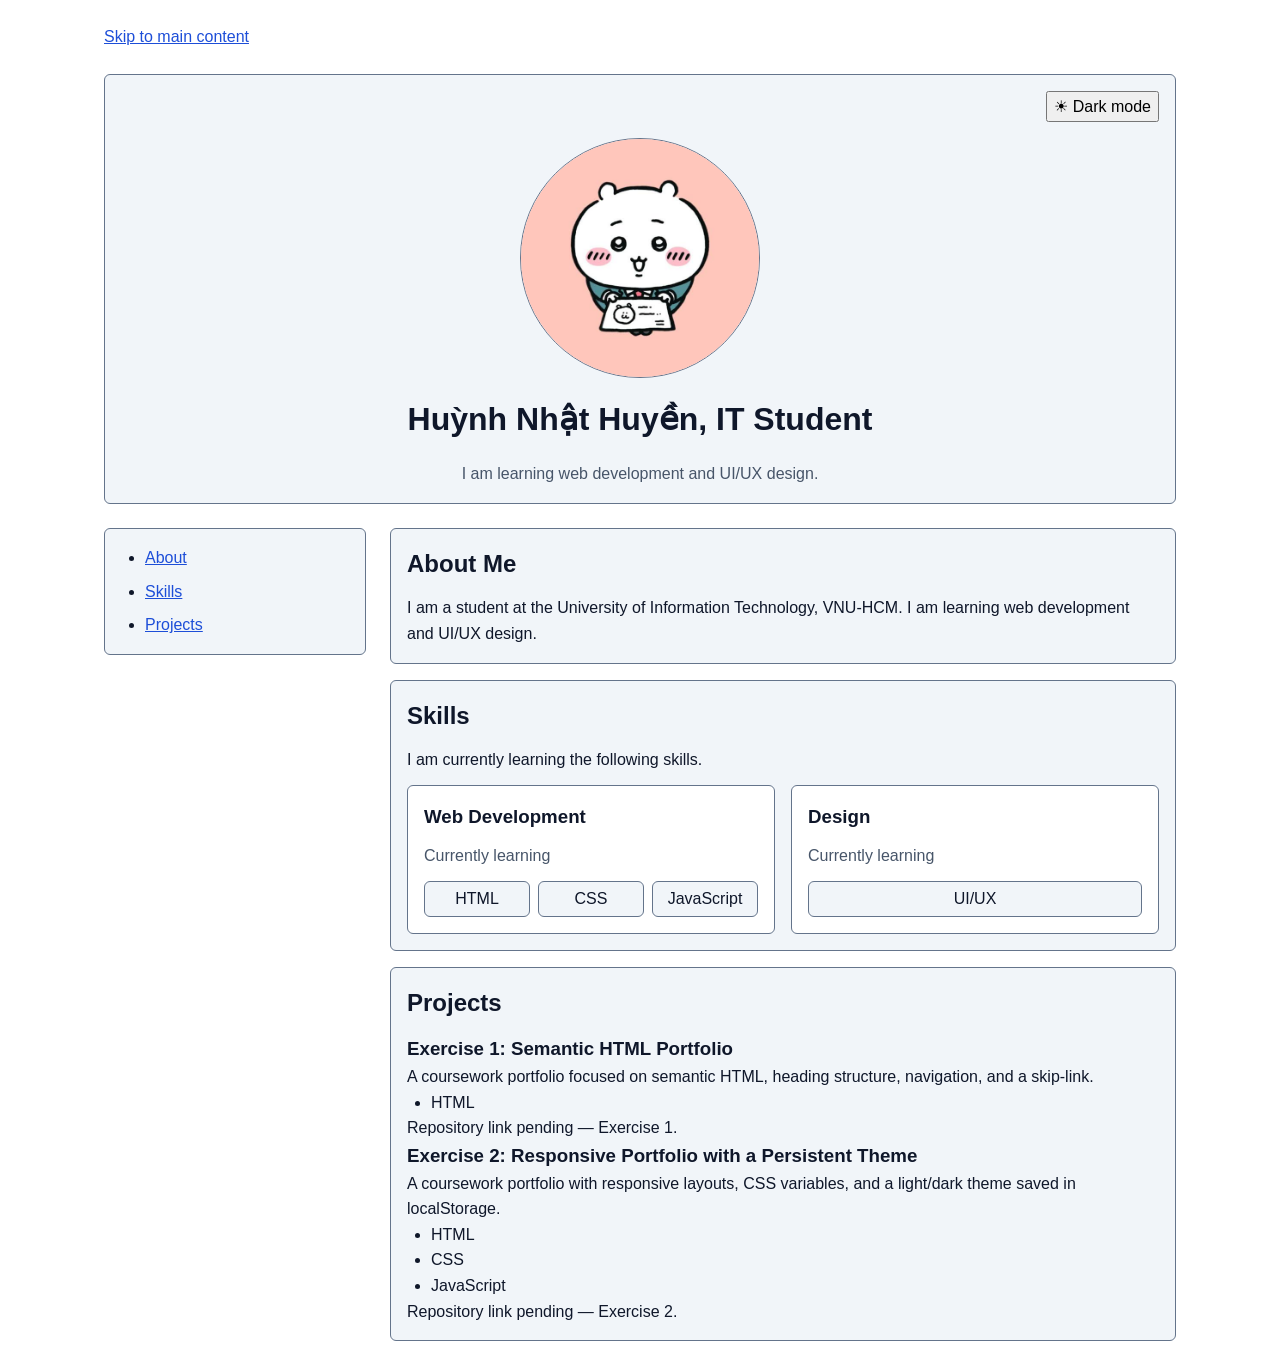
==== index.html @ ba7dcf76 "feat: add coursework project articles" ====
<!DOCTYPE html>
<html lang="en">

<head>
    <meta charset="UTF-8">
    <meta name="viewport" content="width=device-width, initial-scale=1.0">
    <title>Huỳnh Nhật Huyền | Portfolio</title>
    <link rel="stylesheet" href="./styles.css">
    <script src="./theme.js" defer></script>
    <link rel="icon" href="data:,">
</head>

<body>
    <a href="#main-content" class="skip-link">
        Skip to main content
    </a>

    <header role="banner" class="hero">
        <button id="theme-toggle" type="button" aria-pressed="false">
            <span id="theme-icon" aria-hidden="true">☀</span>
            Dark mode
        </button>

        <img class="hero-portrait" src="./assets/images/images.jpg" alt="Portrait of Huỳnh Nhật Huyền" width="480"
            height="480">

        <h1>Huỳnh Nhật Huyền, IT Student</h1>

        <p class="hero-introduction">
            I am learning web development and UI/UX design.
        </p>
    </header>

    <nav role="navigation" aria-label="Primary">
        <ul>
            <li><a href="#about">About</a></li>
            <li><a href="#skills">Skills</a></li>
            <li><a href="#projects">Projects</a></li>
        </ul>
    </nav>

    <main id="main-content" role="main" tabindex="-1">
        <section id="about">
            <h2>About Me</h2>
            <p>
                I am a student at the University of Information Technology,
                VNU-HCM. I am learning web development and UI/UX design.
            </p>
        </section>
        <!-- T-03.4: Categorized skills currently being learned -->
        <section id="skills" aria-labelledby="skills-heading">
            <h2 id="skills-heading">Skills</h2>
            <p>I am currently learning the following skills.</p>

            <ul class="skills-grid">
                <li class="skill-category">
                    <h3>Web Development</h3>
                    <p class="skill-status">Currently learning</p>

                    <ul class="skill-badges" aria-label="Web development skills">
                        <li class="skill-badge">HTML</li>
                        <li class="skill-badge">CSS</li>
                        <li class="skill-badge">JavaScript</li>
                    </ul>
                </li>

                <li class="skill-category">
                    <h3>Design</h3>
                    <p class="skill-status">Currently learning</p>

                    <ul class="skill-badges" aria-label="Design skills">
                        <li class="skill-badge">UI/UX</li>
                    </ul>
                </li>
            </ul>
        </section>
        <section id="projects" aria-labelledby="projects-heading">
            <h2 id="projects-heading">Projects</h2>

            <section class="project-grid" aria-label="Coursework projects">
                <article class="project-card" aria-labelledby="project-one-heading">
                    <h3 id="project-one-heading">
                        Exercise 1: Semantic HTML Portfolio
                    </h3>

                    <p>
                        A coursework portfolio focused on semantic HTML,
                        heading structure, navigation, and a skip-link.
                    </p>

                    <ul class="project-tags" aria-label="Technologies used">
                        <li>HTML</li>
                    </ul>

                    <p class="project-link-placeholder">
                        Repository link pending — Exercise 1.
                    </p>
                </article>

                <article class="project-card" aria-labelledby="project-two-heading">
                    <h3 id="project-two-heading">
                        Exercise 2: Responsive Portfolio with a Persistent Theme
                    </h3>

                    <p>
                        A coursework portfolio with responsive layouts,
                        CSS variables, and a light/dark theme saved in localStorage.
                    </p>

                    <ul class="project-tags" aria-label="Technologies used">
                        <li>HTML</li>
                        <li>CSS</li>
                        <li>JavaScript</li>
                    </ul>

                    <p class="project-link-placeholder">
                        Repository link pending — Exercise 2.
                    </p>
                </article>
            </section>
        </section>
    </main>
</body>

</html>
---- styles.css ----
/* T-02A: Reusable design tokens */
:root {
    /* Colors */
    --color-background: #ffffff;
    --color-surface: #f1f5f9;
    --color-text: #0f172a;
    --color-text-muted: #475569;
    --color-primary: #1d4ed8;
    --color-border: #64748b;

    /* Typography */
    --font-family-base: Arial, Helvetica, sans-serif;
    --font-size-base: 1rem;
    --line-height-base: 1.6;

    /* Spacing */
    --space-1: 0.25rem;
    --space-2: 0.5rem;
    --space-3: 0.75rem;
    --space-4: 1rem;
    --space-6: 1.5rem;
    --space-8: 2rem;

    /* Borders */
    --border-width: 1px;
    --radius-small: 0.375rem;
}

/* Dark theme color tokens */
:root[data-theme="dark"] {
    --color-background: #0f172a;
    --color-surface: #1e293b;
    --color-text: #f8fafc;
    --color-text-muted: #cbd5e1;
    --color-primary: #93c5fd;
    --color-border: #94a3b8;
}

*,
*::before,
*::after {
    box-sizing: border-box;
}

body,
h1,
h2,
h3,
h4,
h5,
h6,
p,
ul,
ol,
figure,
blockquote {
    margin: 0;
}

ul,
ol {
    padding-inline-start: var(--space-6);
}

img,
picture,
video,
canvas,
svg {
    display: block;
    max-width: 100%;
}

img,
video {
    height: auto;
}

button,
input,
select,
textarea {
    font: inherit;
}

/* Base styles using tokens */
body {
    font-family: var(--font-family-base);
    font-size: var(--font-size-base);
    line-height: var(--line-height-base);
    background-color: var(--color-background);
    color: var(--color-text);
}

a {
    color: var(--color-primary);
}

p {
    overflow-wrap: break-word;
}

/* T-02B: Mobile-first page layout */
body {
    display: grid;
    grid-template-columns: minmax(0, 1fr);
    gap: var(--space-4);
    max-width: 70rem;
    margin-inline: auto;
    padding: var(--space-4);
}

body>*,
main>* {
    min-width: 0;
}

h1,
h2,
a {
    overflow-wrap: anywhere;
}

header,
nav,
main>section {
    padding: var(--space-4);
    background-color: var(--color-surface);
    border: var(--border-width) solid var(--color-border);
    border-radius: var(--radius-small);
}

nav ul {
    display: grid;
    gap: var(--space-2);
}

main {
    display: grid;
    grid-template-columns: minmax(0, 1fr);
    gap: var(--space-4);
    align-content: start;
}

main>section {
    display: grid;
    gap: var(--space-3);
    align-content: start;
}

/* Wider screens: navigation beside main content */
@media (min-width: 48rem) {
    body {
        grid-template-columns: minmax(0, 1fr) minmax(0, 3fr);
        gap: var(--space-6);
        padding: var(--space-6);
        align-items: start;
    }

    body>.skip-link,
    body>header {
        grid-column: 1 / -1;
    }

    body>nav {
        grid-column: 1;
    }

    body>main {
        grid-column: 2;
    }
}

/* T-03.3: Hero component */
.hero {
    display: flex;
    flex-direction: column;
    align-items: center;
    gap: var(--space-4);
    text-align: center;
}

.hero>#theme-toggle {
    align-self: flex-end;
}

.hero-portrait {
    width: min(100%, 15rem);
    height: auto;
    aspect-ratio: 1 / 1;
    object-fit: cover;
    border: var(--border-width) solid var(--color-border);
    border-radius: 50%;
}

.hero-introduction {
    max-width: 45ch;
    color: var(--color-text-muted);
}

/* T-03.4: Responsive categorized skills */
.skills-grid,
.skill-badges {
    list-style: none;
    margin: 0;
    padding: 0;
}

.skills-grid {
    display: grid;
    grid-template-columns: repeat(auto-fit,
            minmax(min(100%, 15rem), 1fr));
    gap: var(--space-4);
}

.skill-category {
    display: grid;
    align-content: start;
    gap: var(--space-3);
    min-width: 0;
    padding: var(--space-4);
    background-color: var(--color-background);
    border: var(--border-width) solid var(--color-border);
    border-radius: var(--radius-small);
    overflow-wrap: anywhere;
}

.skill-status {
    color: var(--color-text-muted);
}

.skill-badges {
    display: grid;
    grid-template-columns: repeat(auto-fit,
            minmax(min(100%, 6rem), 1fr));
    gap: var(--space-2);
}

.skill-badge {
    min-width: 0;
    padding: var(--space-1) var(--space-2);
    background-color: var(--color-surface);
    color: var(--color-text);
    border: var(--border-width) solid var(--color-border);
    border-radius: var(--radius-small);
    text-align: center;
    overflow-wrap: anywhere;
}
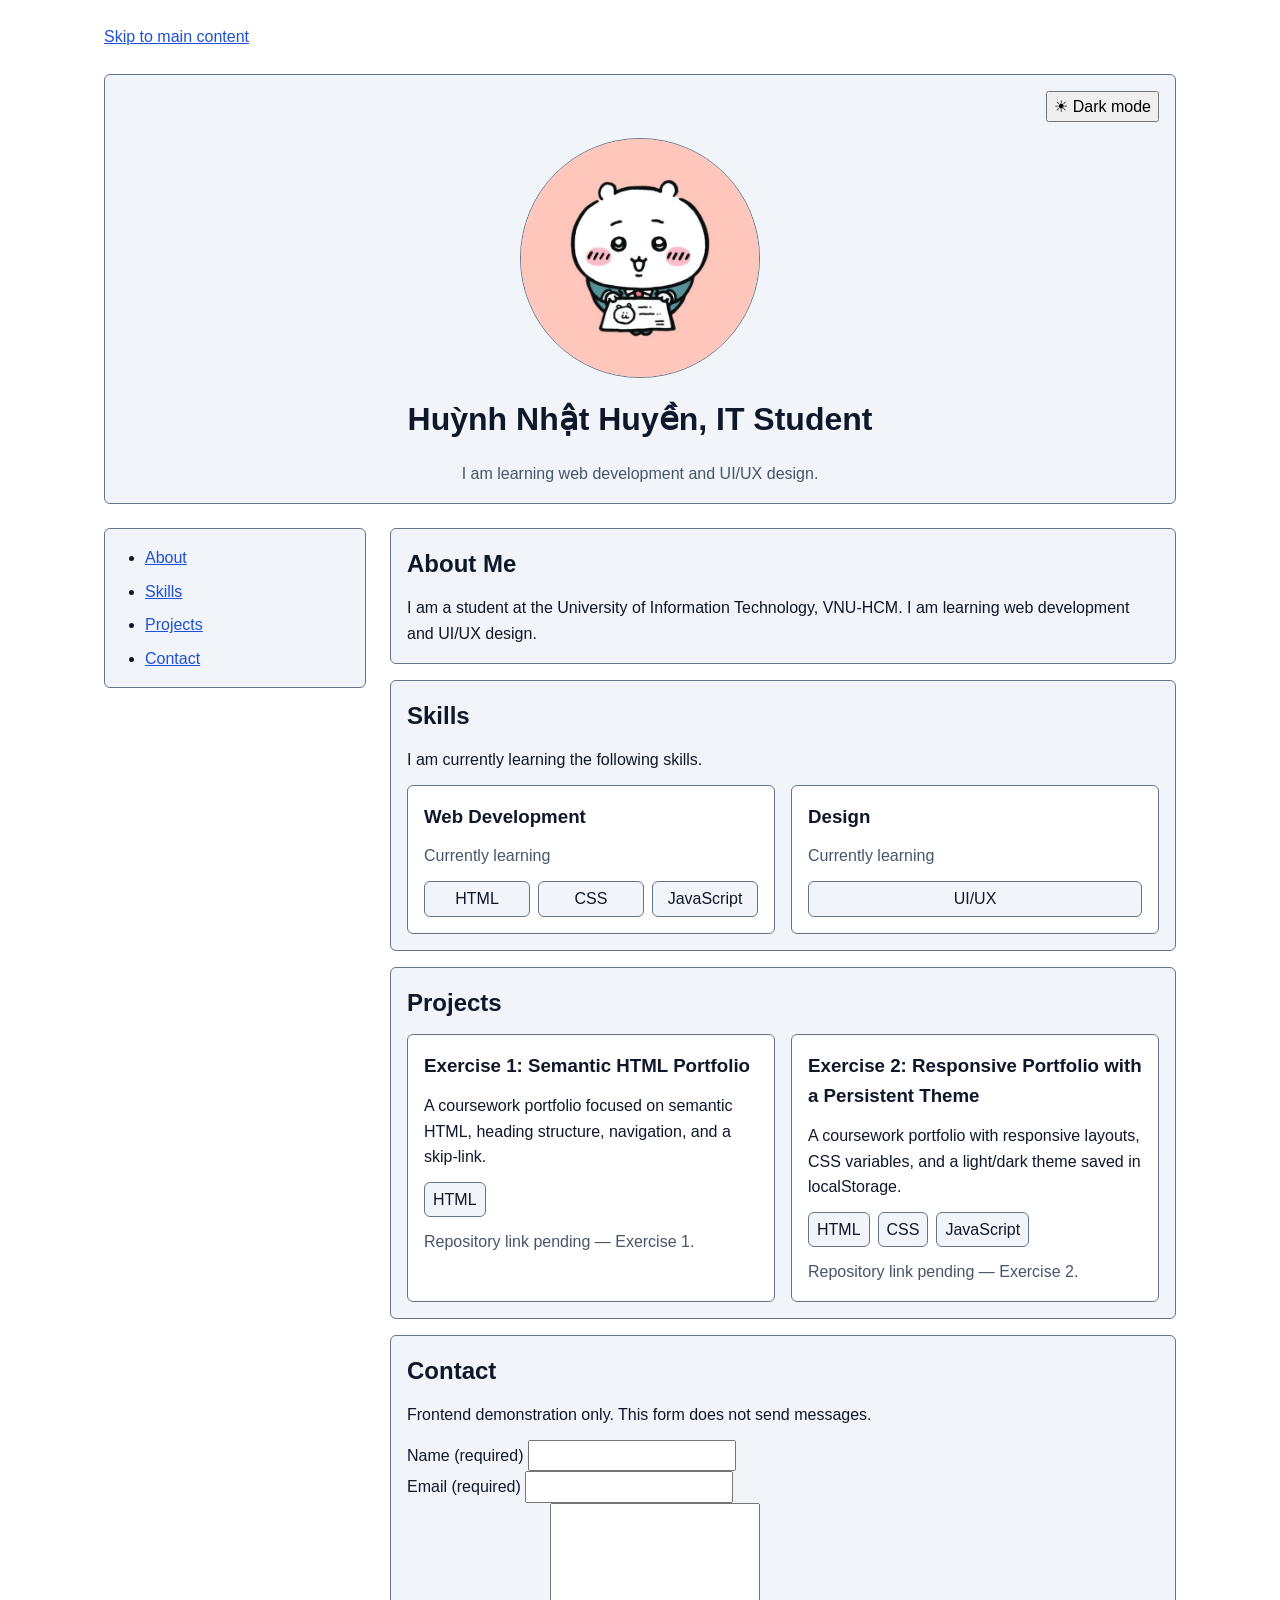
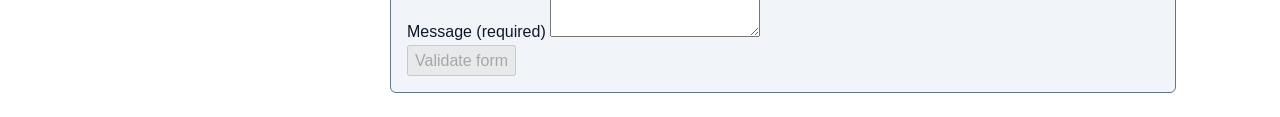
==== commit 4068b4cf: "feat: add semantic contact demo form" ====
--- a/index.html
+++ b/index.html
@@ -36,6 +36,7 @@
             <li><a href="#about">About</a></li>
             <li><a href="#skills">Skills</a></li>
             <li><a href="#projects">Projects</a></li>
+            <li><a href="#contact">Contact</a></li>
         </ul>
     </nav>
 
@@ -119,6 +120,36 @@
                 </article>
             </section>
         </section>
+        <section id="contact" aria-labelledby="contact-heading">
+            <h2 id="contact-heading">Contact</h2>
+            <p id="contact-notice">
+                Frontend demonstration only. This form does not send messages.
+            </p>
+
+            <form id="contact-form" aria-describedby="contact-notice">
+                <p class="form-field">
+                    <label for="contact-name">Name (required)</label>
+                    <input id="contact-name" name="name" type="text" autocomplete="name" required>
+                </p>
+
+                <p class="form-field">
+                    <label for="contact-email">Email (required)</label>
+                    <input id="contact-email" name="email" type="email" autocomplete="email" required>
+                </p>
+
+                <p class="form-field">
+                    <label for="contact-message">Message (required)</label>
+                    <textarea id="contact-message" name="message" rows="5" required></textarea>
+                </p>
+
+                <!-- Enabled after the demo submission handler is installed. -->
+                <button id="contact-submit" type="submit" disabled>
+                    Validate form
+                </button>
+
+                <p id="contact-status" role="status" aria-atomic="true"></p>
+            </form>
+        </section>
     </main>
 </body>
 
--- a/styles.css
+++ b/styles.css
@@ -245,4 +245,50 @@
     border-radius: var(--radius-small);
     text-align: center;
     overflow-wrap: anywhere;
+}
+
+/* T-03.4: Responsive coursework project cards */
+.project-grid {
+    display: grid;
+    grid-template-columns: repeat(auto-fit,
+            minmax(min(100%, 17.5rem), 1fr));
+    gap: var(--space-4);
+}
+
+.project-card {
+    display: flex;
+    flex-direction: column;
+    gap: var(--space-3);
+    min-width: 0;
+    padding: var(--space-4);
+    background-color: var(--color-background);
+    color: var(--color-text);
+    border: var(--border-width) solid var(--color-border);
+    border-radius: var(--radius-small);
+    overflow-wrap: anywhere;
+}
+
+.project-tags {
+    display: flex;
+    flex-wrap: wrap;
+    gap: var(--space-2);
+    list-style: none;
+    margin: 0;
+    padding: 0;
+}
+
+.project-tags>li {
+    padding: var(--space-1) var(--space-2);
+    background-color: var(--color-surface);
+    border: var(--border-width) solid var(--color-border);
+    border-radius: var(--radius-small);
+}
+
+.project-link-placeholder {
+    color: var(--color-text-muted);
+}
+
+.project-card a:focus-visible {
+    outline: 2px solid var(--color-primary);
+    outline-offset: var(--space-1);
 }
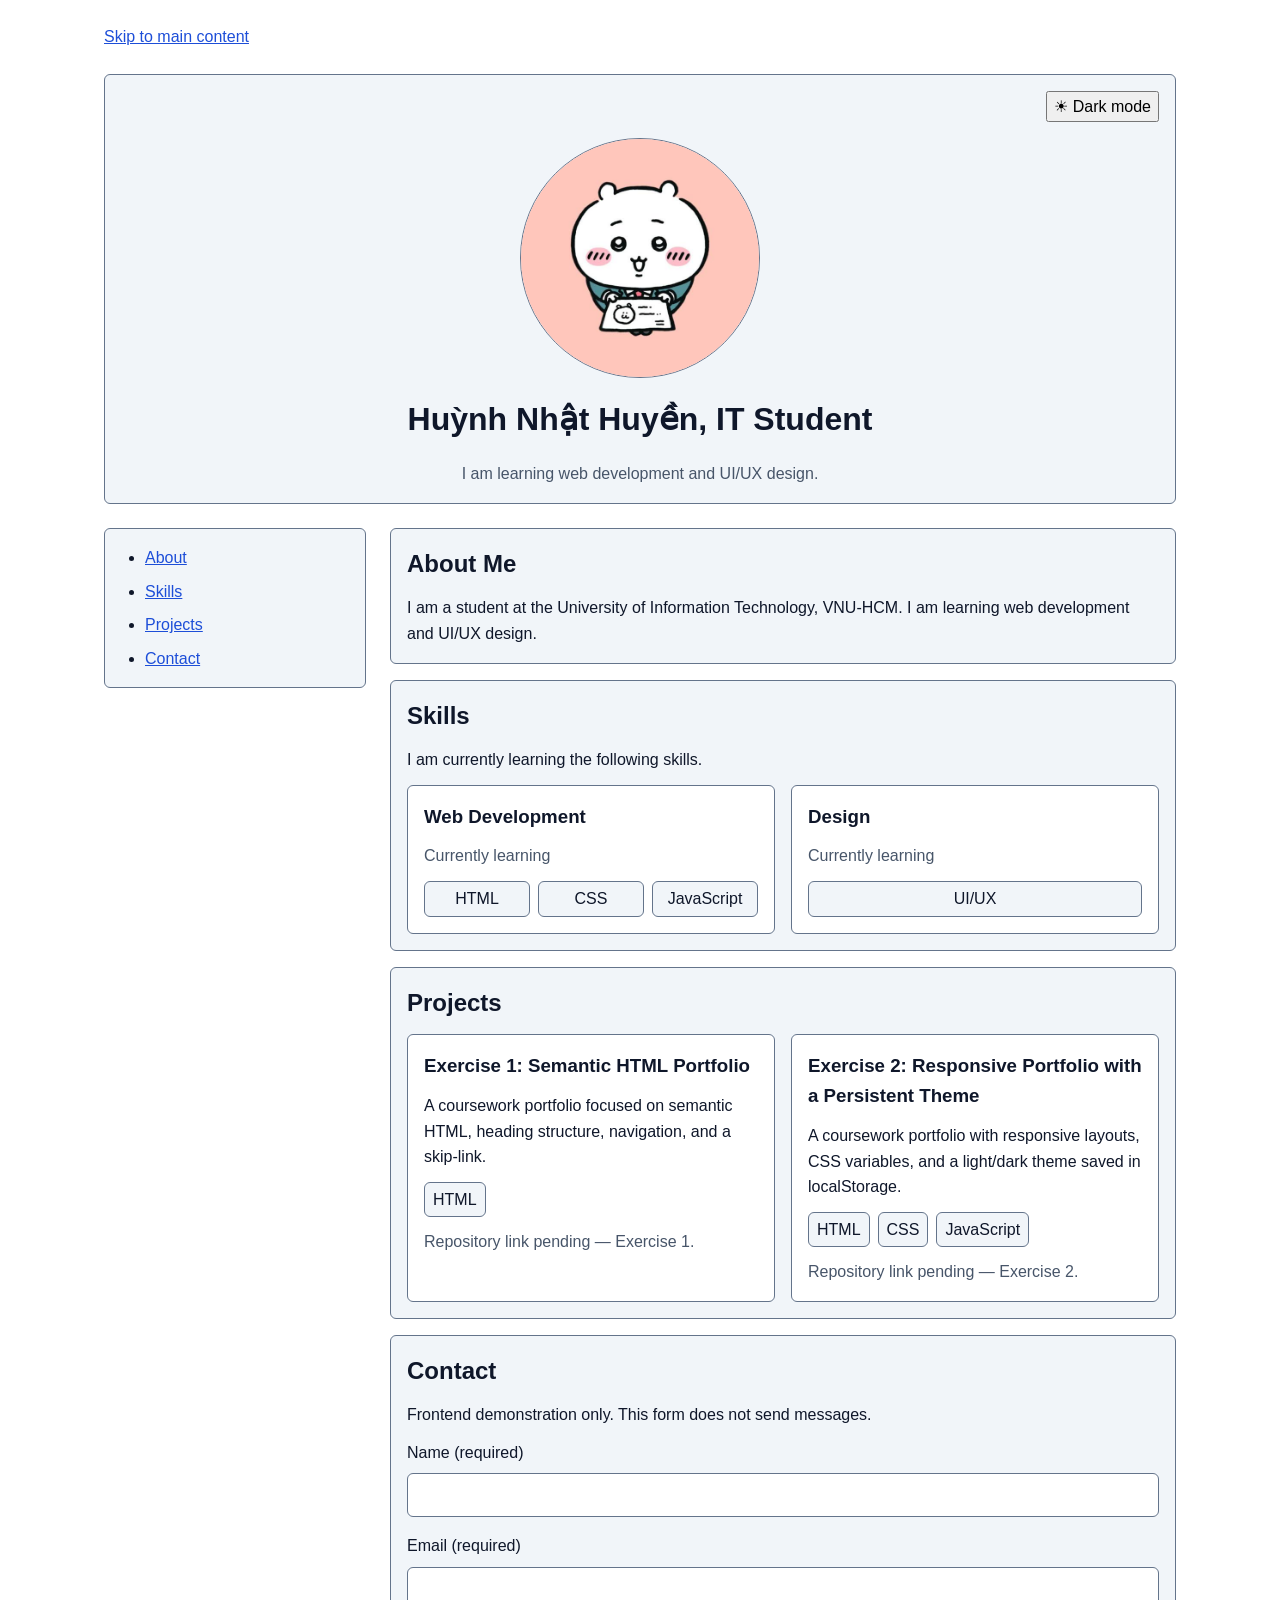
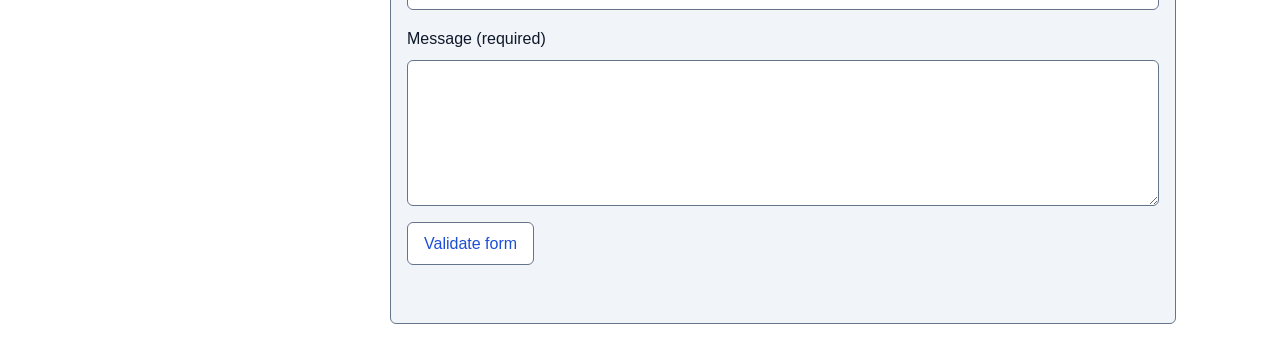
==== commit 767ab26a: "feat: add contact demo validation feedback" ====
--- a/index.html
+++ b/index.html
@@ -7,6 +7,7 @@
     <title>Huỳnh Nhật Huyền | Portfolio</title>
     <link rel="stylesheet" href="./styles.css">
     <script src="./theme.js" defer></script>
+    <script src="./contact.js" defer></script>
     <link rel="icon" href="data:,">
 </head>
 
--- a/styles.css
+++ b/styles.css
@@ -291,4 +291,58 @@
 .project-card a:focus-visible {
     outline: 2px solid var(--color-primary);
     outline-offset: var(--space-1);
+}
+
+/* Contact demo component */
+#contact-form,
+#contact-form .form-field {
+    display: grid;
+    gap: var(--space-2);
+    min-width: 0;
+}
+
+#contact-form {
+    gap: var(--space-4);
+}
+
+#contact-form input,
+#contact-form textarea {
+    width: 100%;
+    min-width: 0;
+    padding: var(--space-2);
+    background-color: var(--color-background);
+    color: var(--color-text);
+    border: var(--border-width) solid var(--color-border);
+    border-radius: var(--radius-small);
+}
+
+#contact-form textarea {
+    resize: vertical;
+}
+
+#contact-submit {
+    justify-self: start;
+    max-width: 100%;
+    padding: var(--space-2) var(--space-4);
+    background-color: var(--color-background);
+    color: var(--color-primary);
+    border: var(--border-width) solid var(--color-border);
+    border-radius: var(--radius-small);
+    cursor: pointer;
+}
+
+#contact-submit:disabled {
+    cursor: default;
+}
+
+#contact-form input:focus-visible,
+#contact-form textarea:focus-visible,
+#contact-submit:focus-visible {
+    outline: 2px solid var(--color-primary);
+    outline-offset: var(--space-1);
+}
+
+#contact-status {
+    min-height: 1.6em;
+    color: var(--color-text-muted);
 }
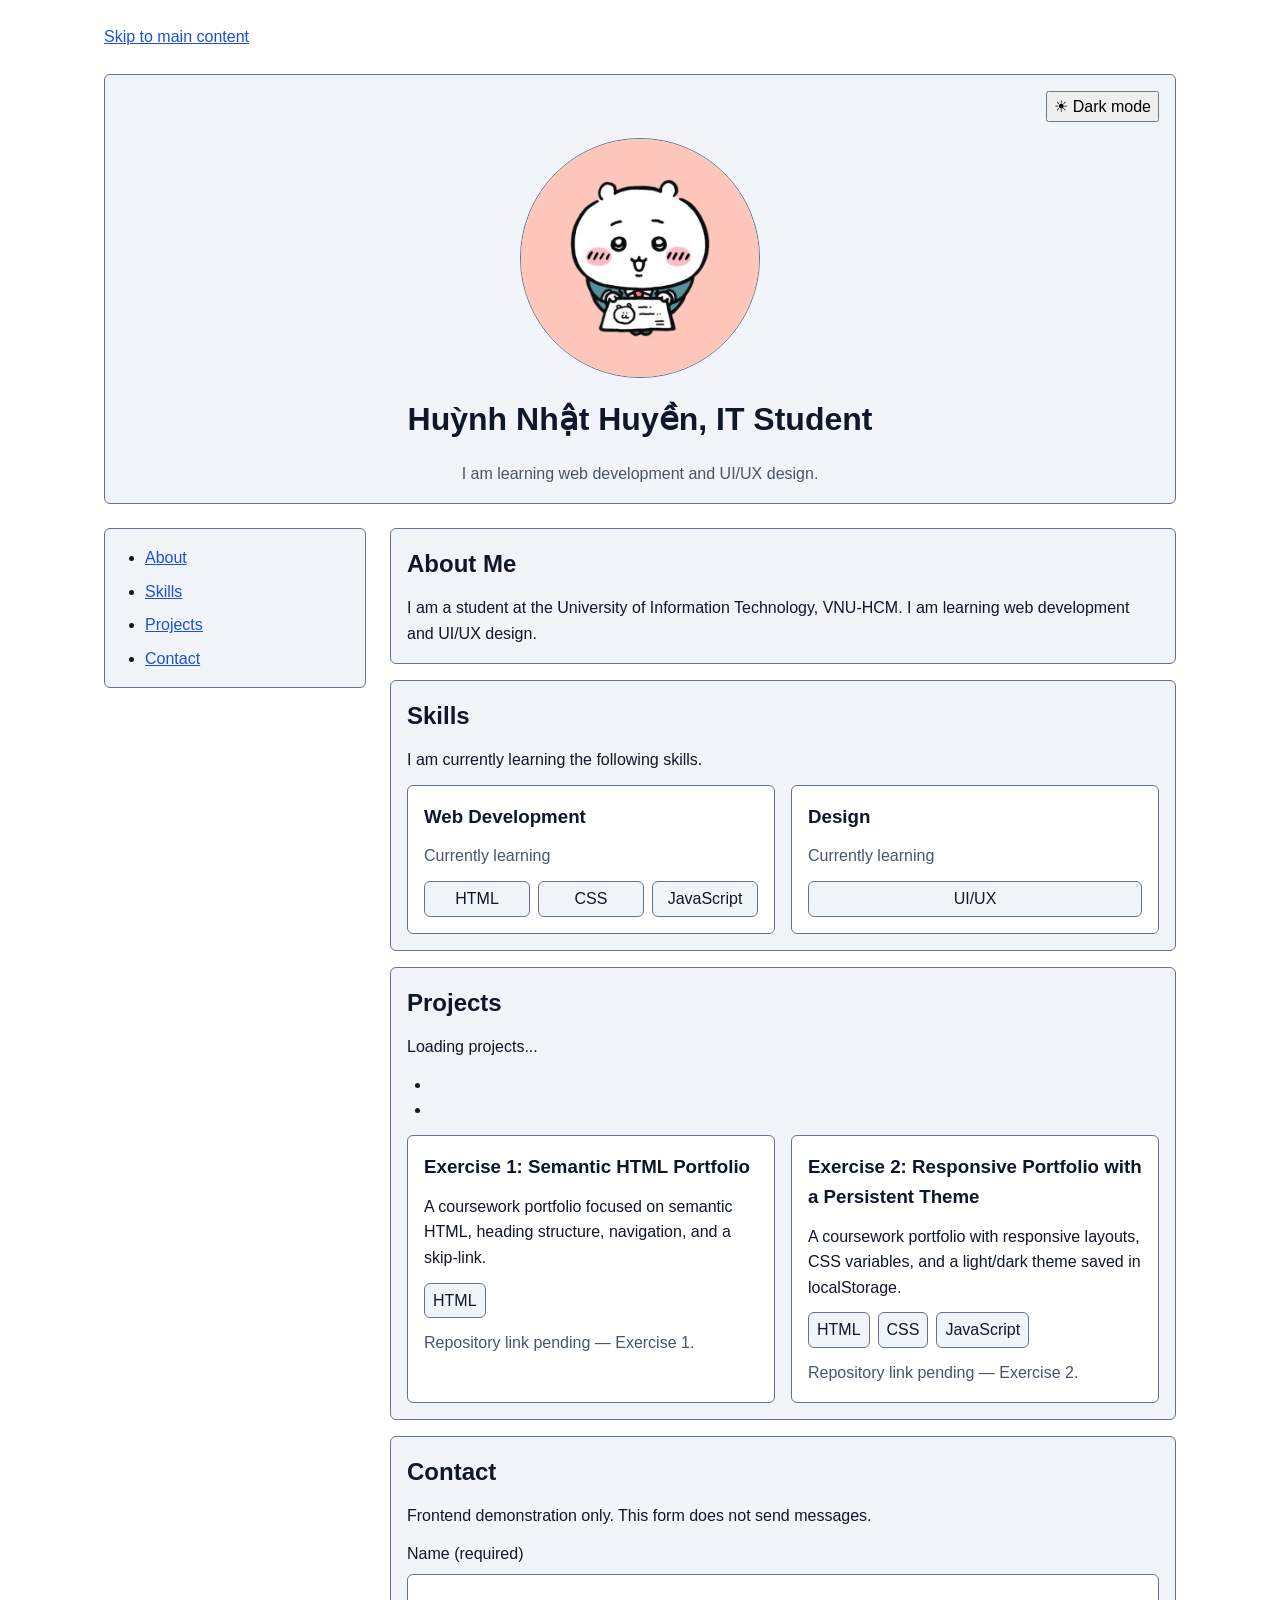
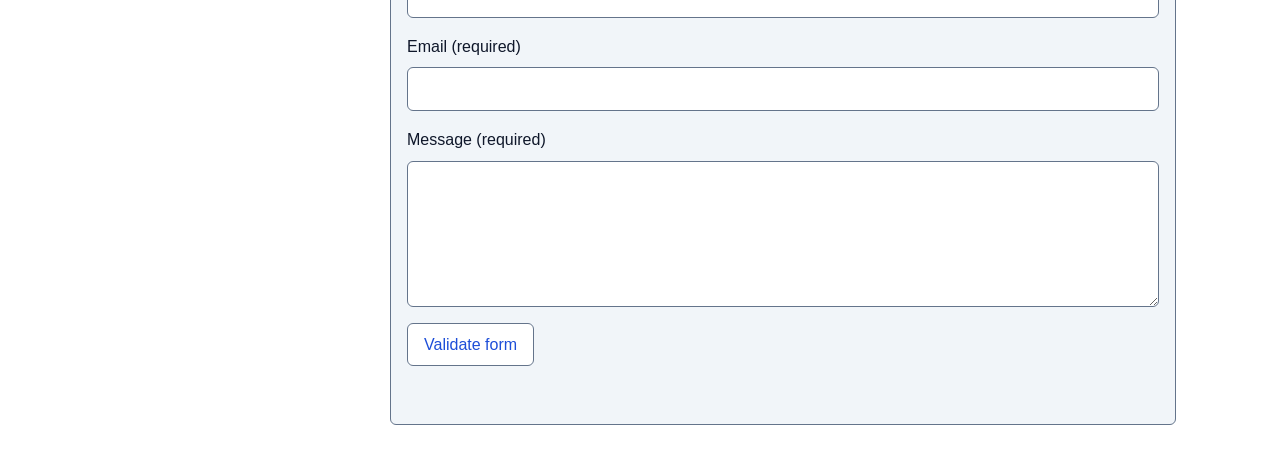
==== commit 492c5f45: "Add Projects loading skeleton markup" ====
--- a/index.html
+++ b/index.html
@@ -77,9 +77,32 @@
             </ul>
         </section>
         <section id="projects" aria-labelledby="projects-heading">
-            <h2 id="projects-heading">Projects</h2>
+            <h2 id="projects-heading" tabindex="-1">Projects</h2>
 
-            <section class="project-grid" aria-label="Coursework projects">
+            <!-- Stable status region outside the busy content. -->
+            <p id="projects-status" role="status" aria-atomic="true">
+                Loading projects...
+            </p>
+
+            <!-- T-03A: Decorative loading placeholders. -->
+            <section id="projects-loading" aria-label="Project loading area" aria-busy="true">
+                <ul class="project-skeletons" aria-hidden="true">
+                    <li class="project-skeleton">
+                        <span class="skeleton-block skeleton-title"></span>
+                        <span class="skeleton-block skeleton-line"></span>
+                        <span class="skeleton-block skeleton-line"></span>
+                        <span class="skeleton-block skeleton-short"></span>
+                    </li>
+                    <li class="project-skeleton">
+                        <span class="skeleton-block skeleton-title"></span>
+                        <span class="skeleton-block skeleton-line"></span>
+                        <span class="skeleton-block skeleton-line"></span>
+                        <span class="skeleton-block skeleton-short"></span>
+                    </li>
+                </ul>
+            </section>
+
+            <section class="project-grid" aria-label="Coursework projects" hidden>
                 <article class="project-card" aria-labelledby="project-one-heading">
                     <h3 id="project-one-heading">
                         Exercise 1: Semantic HTML Portfolio
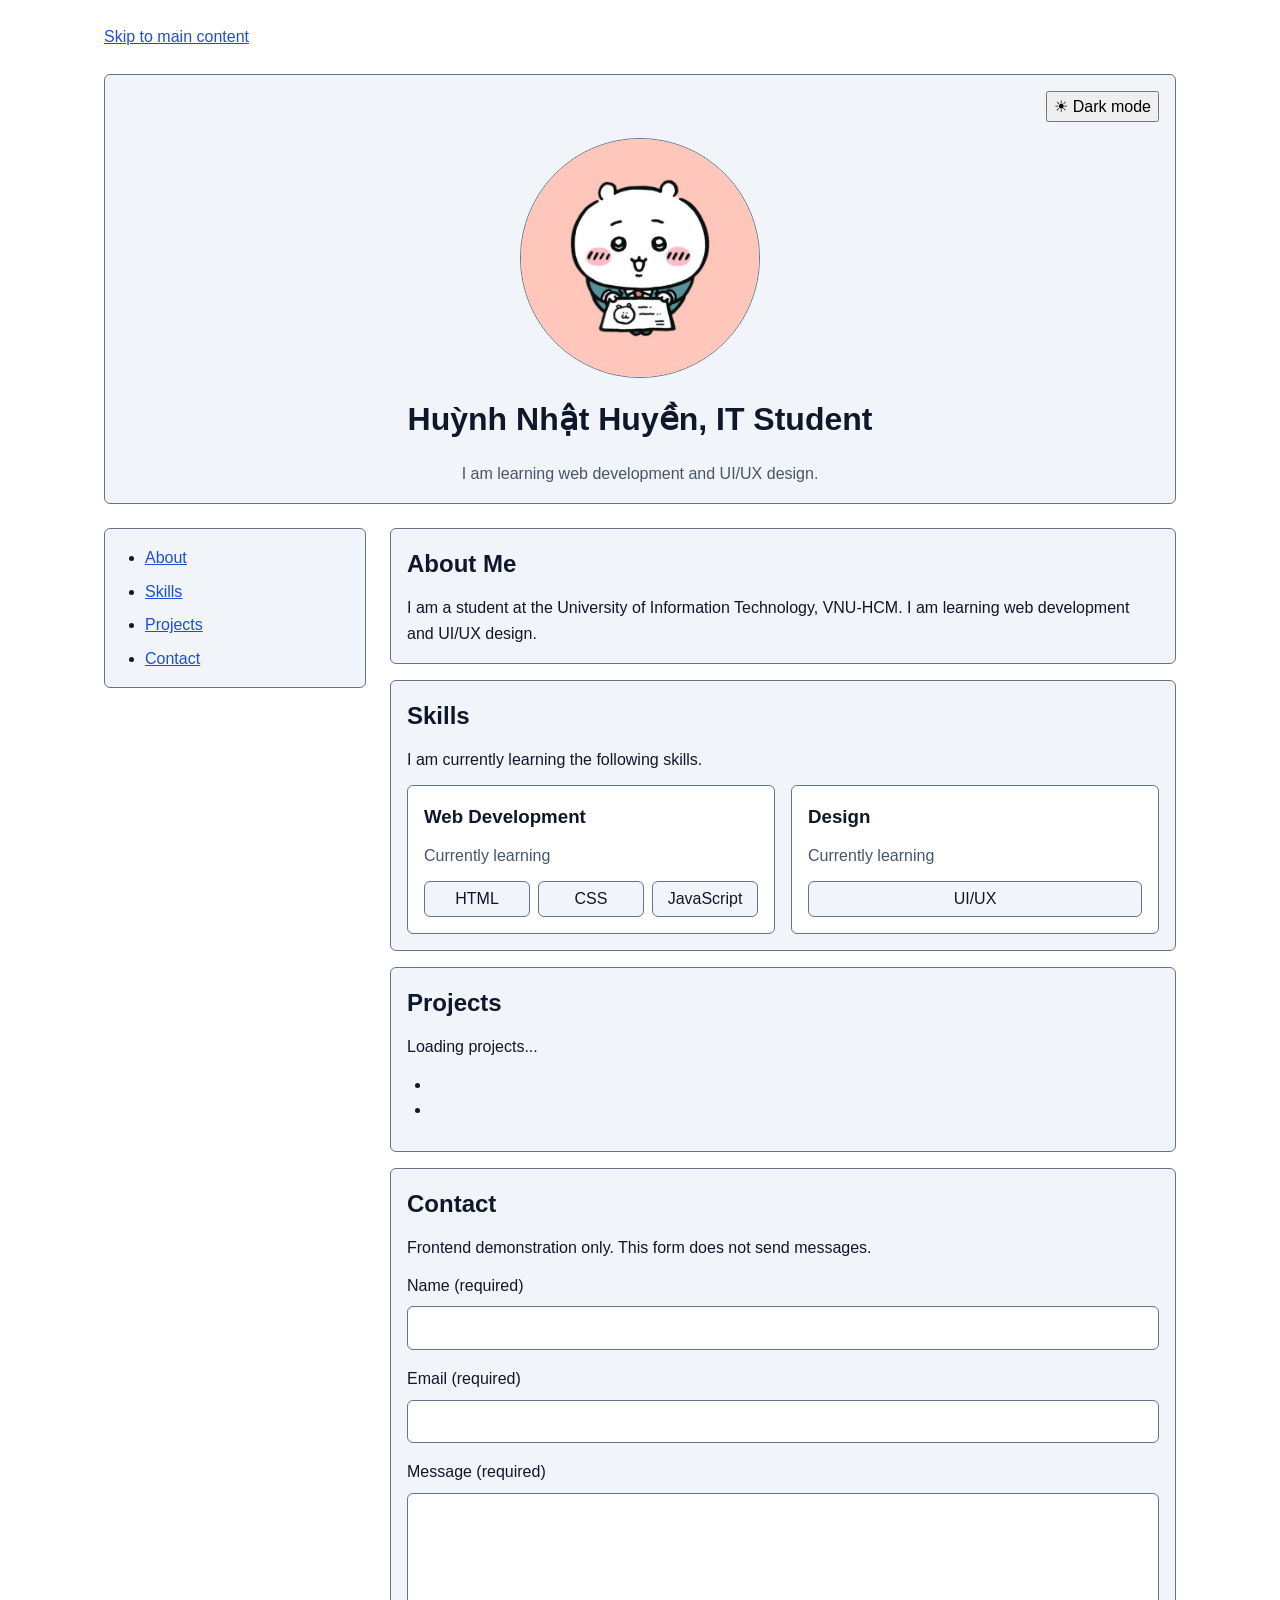
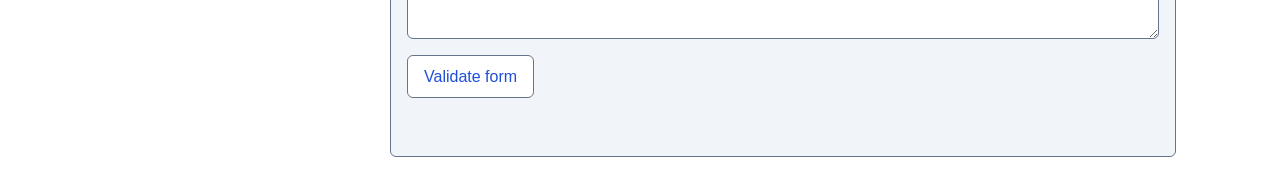
==== commit a3cb7988: "Prepare Projects data container" ====
--- a/index.html
+++ b/index.html
@@ -102,46 +102,8 @@
                 </ul>
             </section>
 
-            <section class="project-grid" aria-label="Coursework projects" hidden>
-                <article class="project-card" aria-labelledby="project-one-heading">
-                    <h3 id="project-one-heading">
-                        Exercise 1: Semantic HTML Portfolio
-                    </h3>
-
-                    <p>
-                        A coursework portfolio focused on semantic HTML,
-                        heading structure, navigation, and a skip-link.
-                    </p>
-
-                    <ul class="project-tags" aria-label="Technologies used">
-                        <li>HTML</li>
-                    </ul>
-
-                    <p class="project-link-placeholder">
-                        Repository link pending — Exercise 1.
-                    </p>
-                </article>
-
-                <article class="project-card" aria-labelledby="project-two-heading">
-                    <h3 id="project-two-heading">
-                        Exercise 2: Responsive Portfolio with a Persistent Theme
-                    </h3>
-
-                    <p>
-                        A coursework portfolio with responsive layouts,
-                        CSS variables, and a light/dark theme saved in localStorage.
-                    </p>
-
-                    <ul class="project-tags" aria-label="Technologies used">
-                        <li>HTML</li>
-                        <li>CSS</li>
-                        <li>JavaScript</li>
-                    </ul>
-
-                    <p class="project-link-placeholder">
-                        Repository link pending — Exercise 2.
-                    </p>
-                </article>
+            <!-- T-03B: Articles are created from local coursework data. -->
+            <section id="projects-data" class="project-grid" aria-label="Coursework projects" hidden>
             </section>
         </section>
         <section id="contact" aria-labelledby="contact-heading">
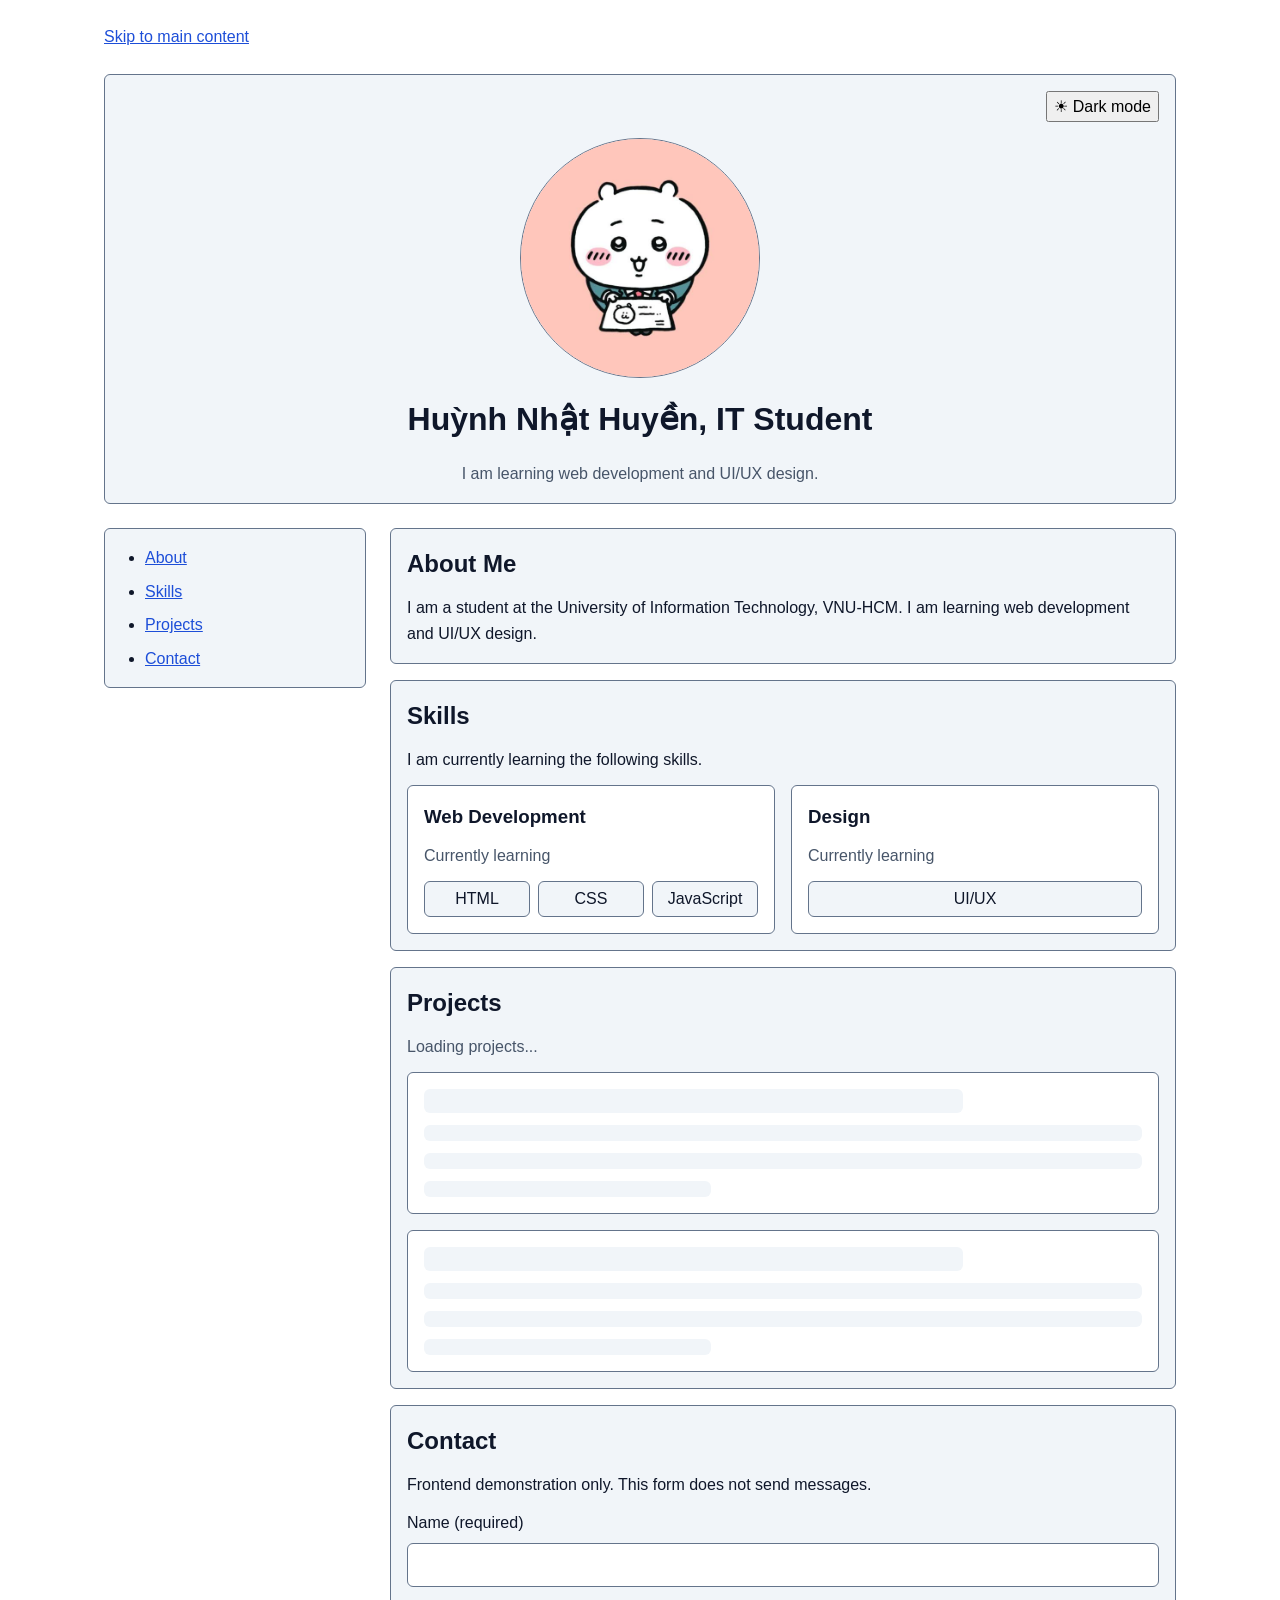
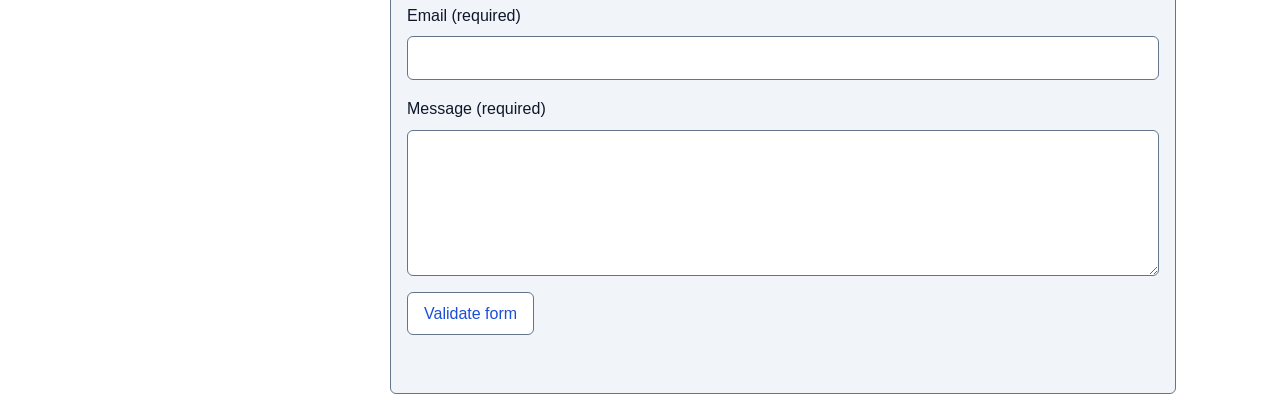
==== commit 4b691fb3: "Connect deferred Projects script" ====
--- a/index.html
+++ b/index.html
@@ -38,6 +38,7 @@
             <li><a href="#skills">Skills</a></li>
             <li><a href="#projects">Projects</a></li>
             <li><a href="#contact">Contact</a></li>
+            <script src="./projects.js" defer></script>
         </ul>
     </nav>
 
--- a/styles.css
+++ b/styles.css
@@ -345,4 +345,105 @@
 #contact-status {
     min-height: 1.6em;
     color: var(--color-text-muted);
+}
+
+/* T-03A: Projects loading state */
+#projects [hidden] {
+    display: none;
+}
+
+#projects-status {
+    color: var(--color-text-muted);
+}
+
+#projects-loading {
+    min-width: 0;
+}
+
+.project-skeletons {
+    display: grid;
+    grid-template-columns: minmax(0, 1fr);
+    gap: var(--space-4);
+    margin: 0;
+    padding: 0;
+    list-style: none;
+}
+
+.project-skeleton {
+    display: grid;
+    align-content: start;
+    gap: var(--space-3);
+    min-width: 0;
+    padding: var(--space-4);
+    background-color: var(--color-background);
+    border: var(--border-width) solid var(--color-border);
+    border-radius: var(--radius-small);
+}
+
+.skeleton-block {
+    position: relative;
+    display: block;
+    width: 100%;
+    overflow: hidden;
+    background-color: var(--color-surface);
+    border-radius: var(--radius-small);
+}
+
+.skeleton-block::after {
+    position: absolute;
+    inset: 0;
+    content: "";
+    background: linear-gradient(90deg,
+            transparent,
+            var(--color-border),
+            transparent);
+    opacity: 0.3;
+    transform: translateX(-100%);
+    animation: project-shimmer 1.6s linear infinite;
+}
+
+.skeleton-title {
+    width: 75%;
+    height: 1.5rem;
+}
+
+.skeleton-line {
+    height: 1rem;
+}
+
+.skeleton-short {
+    width: 40%;
+    height: 1rem;
+}
+
+@keyframes project-shimmer {
+    from {
+        transform: translateX(-100%);
+    }
+
+    to {
+        transform: translateX(100%);
+    }
+}
+
+@media (prefers-reduced-motion: reduce) {
+    .skeleton-block::after {
+        animation: none;
+        background: none;
+        transform: none;
+    }
+}
+
+/* T-03B: Data card sizing and link placement */
+#projects-data {
+    min-width: 0;
+}
+
+#projects-data .project-tags>li {
+    max-width: 100%;
+    overflow-wrap: anywhere;
+}
+
+.project-link {
+    margin-top: auto;
 }
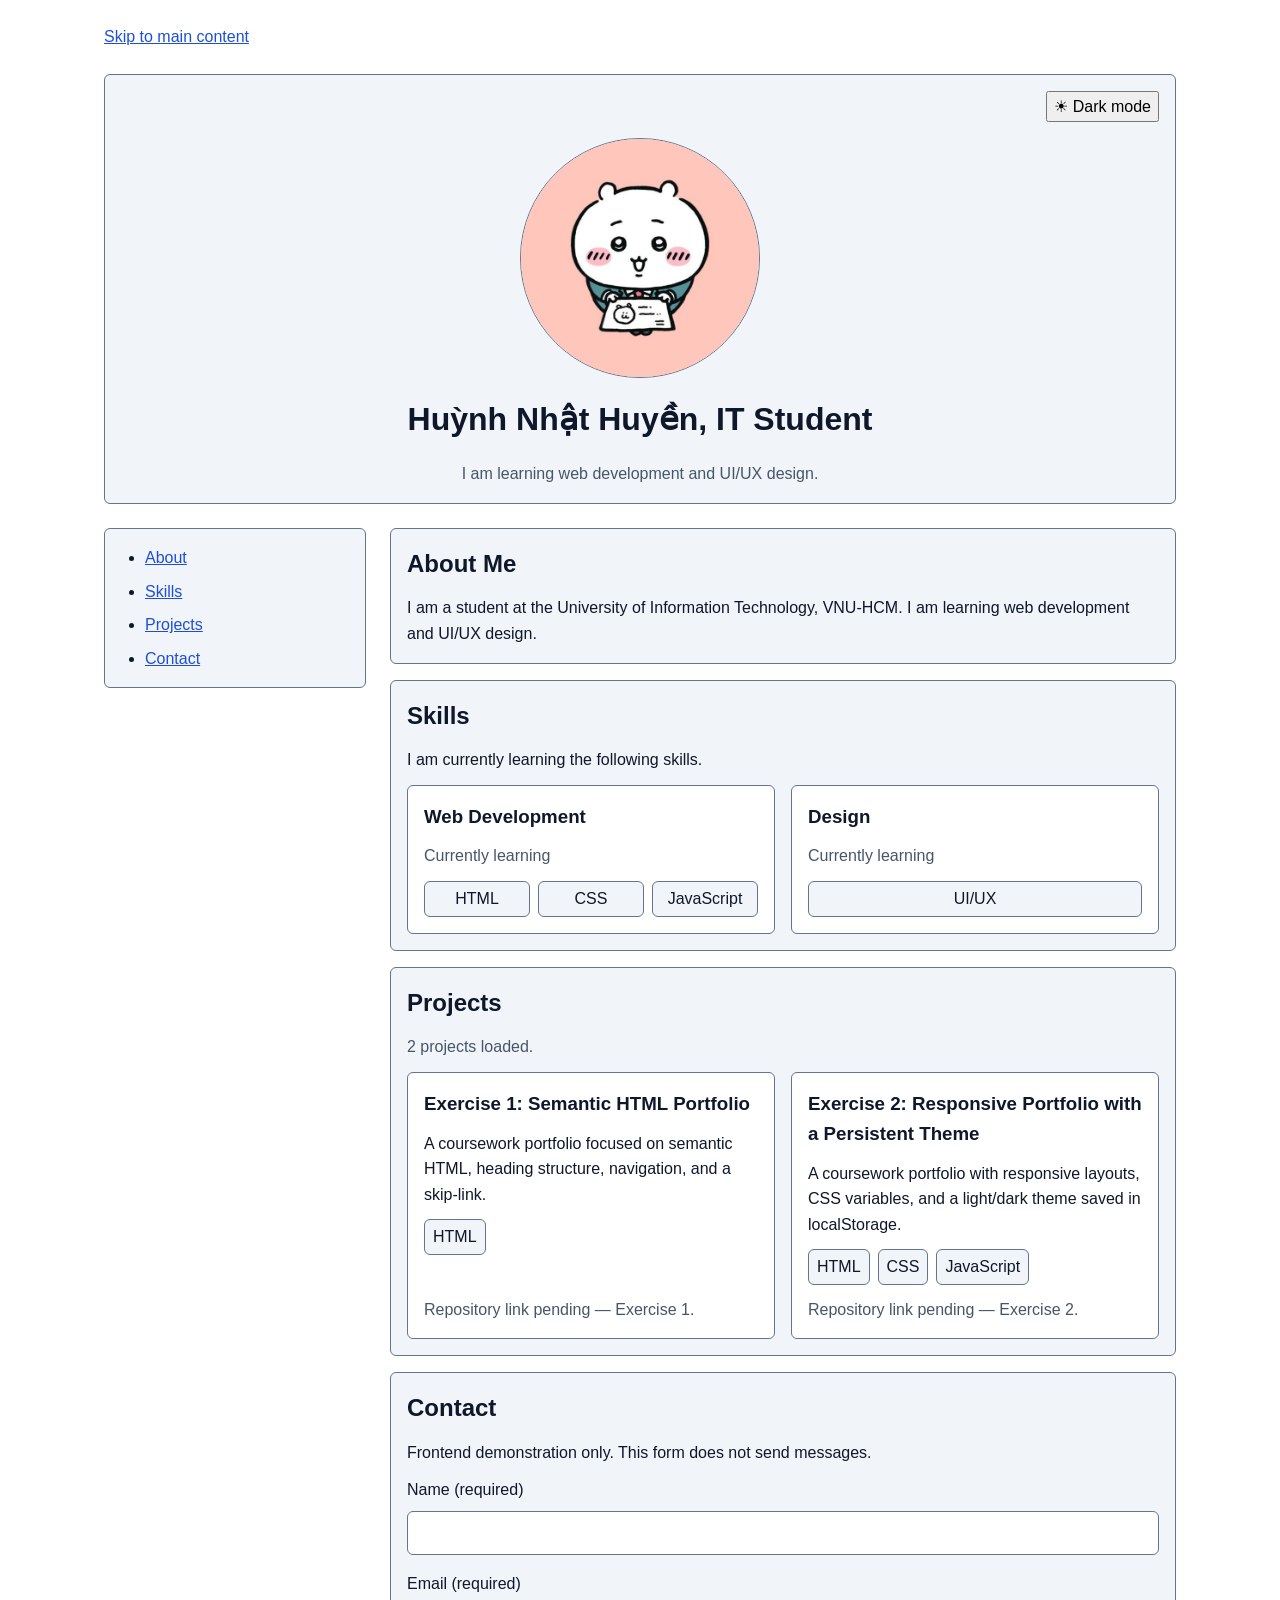
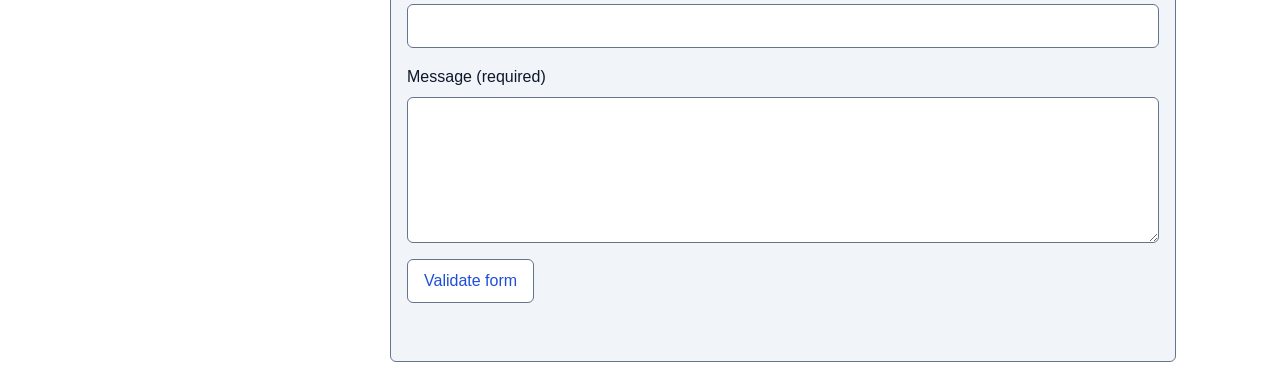
==== commit 4d115613: "Add Projects empty state markup" ====
--- a/index.html
+++ b/index.html
@@ -106,6 +106,14 @@
             <!-- T-03B: Articles are created from local coursework data. -->
             <section id="projects-data" class="project-grid" aria-label="Coursework projects" hidden>
             </section>
+            <!-- T-03C: Empty state -->
+            <section id="projects-empty" aria-labelledby="projects-empty-heading" hidden>
+                <h3 id="projects-empty-heading">No projects found.</h3>
+                <p>This simulated load returned no coursework projects.</p>
+                <button id="projects-empty-retry" type="button">
+                    Try again
+                </button>
+            </section>
         </section>
         <section id="contact" aria-labelledby="contact-heading">
             <h2 id="contact-heading">Contact</h2>
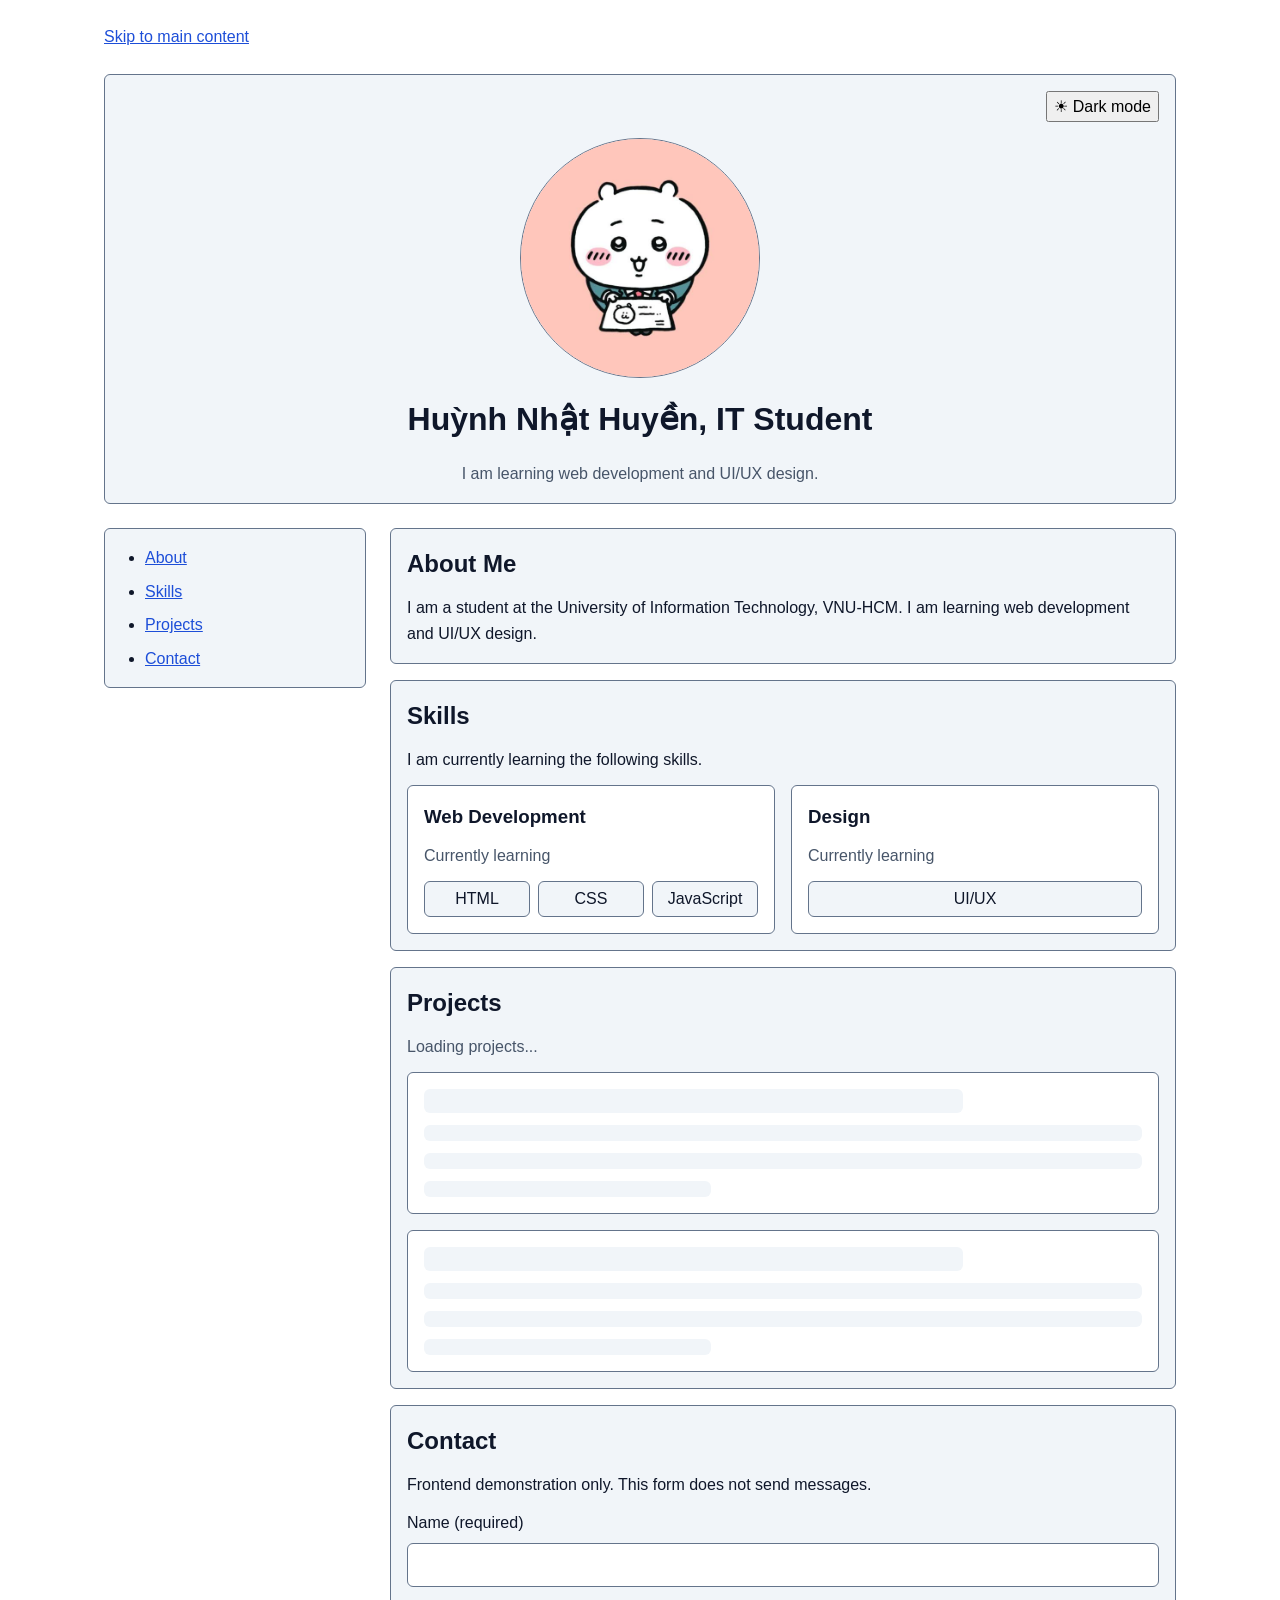
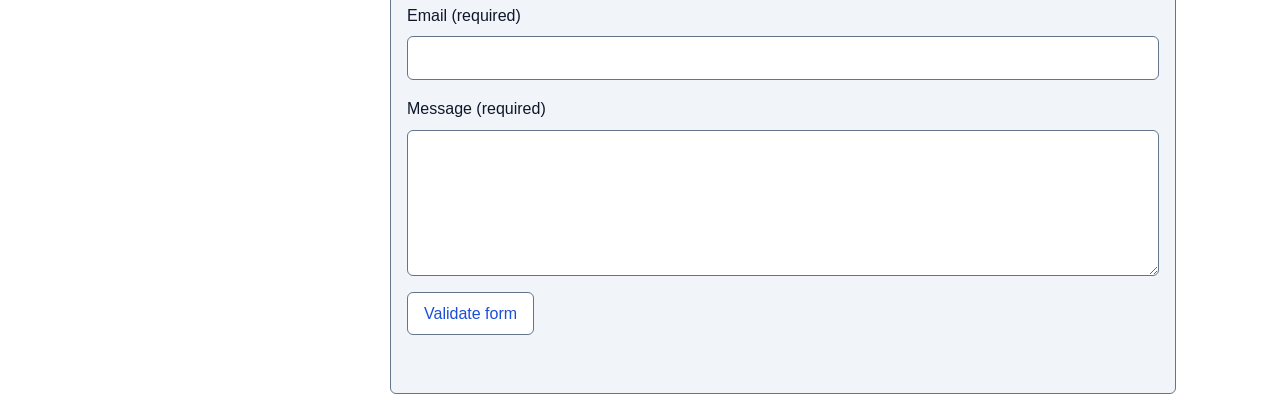
==== commit 0316de36: "Add Projects error state markup" ====
--- a/index.html
+++ b/index.html
@@ -114,6 +114,14 @@
                     Try again
                 </button>
             </section>
+            <!-- T-03C: Error state -->
+            <section id="projects-error" aria-labelledby="projects-error-heading" hidden>
+                <h3 id="projects-error-heading">Projects could not be loaded.</h3>
+                <p>Please try again. Loading in this demo is simulated.</p>
+                <button id="projects-error-retry" type="button">
+                    Retry loading projects
+                </button>
+            </section>
         </section>
         <section id="contact" aria-labelledby="contact-heading">
             <h2 id="contact-heading">Contact</h2>
--- a/styles.css
+++ b/styles.css
@@ -446,4 +446,30 @@
 
 .project-link {
     margin-top: auto;
+}
+
+/* T-03C: Empty state and retry control */
+#projects-empty {
+    display: grid;
+    gap: var(--space-3);
+    min-width: 0;
+}
+
+#projects-empty button {
+    justify-self: start;
+    max-width: 100%;
+    padding: var(--space-2) var(--space-4);
+    background-color: var(--color-background);
+    color: var(--color-primary);
+    border: var(--border-width) solid var(--color-border);
+    border-radius: var(--radius-small);
+    white-space: normal;
+    overflow-wrap: anywhere;
+    cursor: pointer;
+}
+
+#projects-empty button:focus-visible,
+#projects-heading:focus-visible {
+    outline: 2px solid var(--color-primary);
+    outline-offset: var(--space-1);
 }
